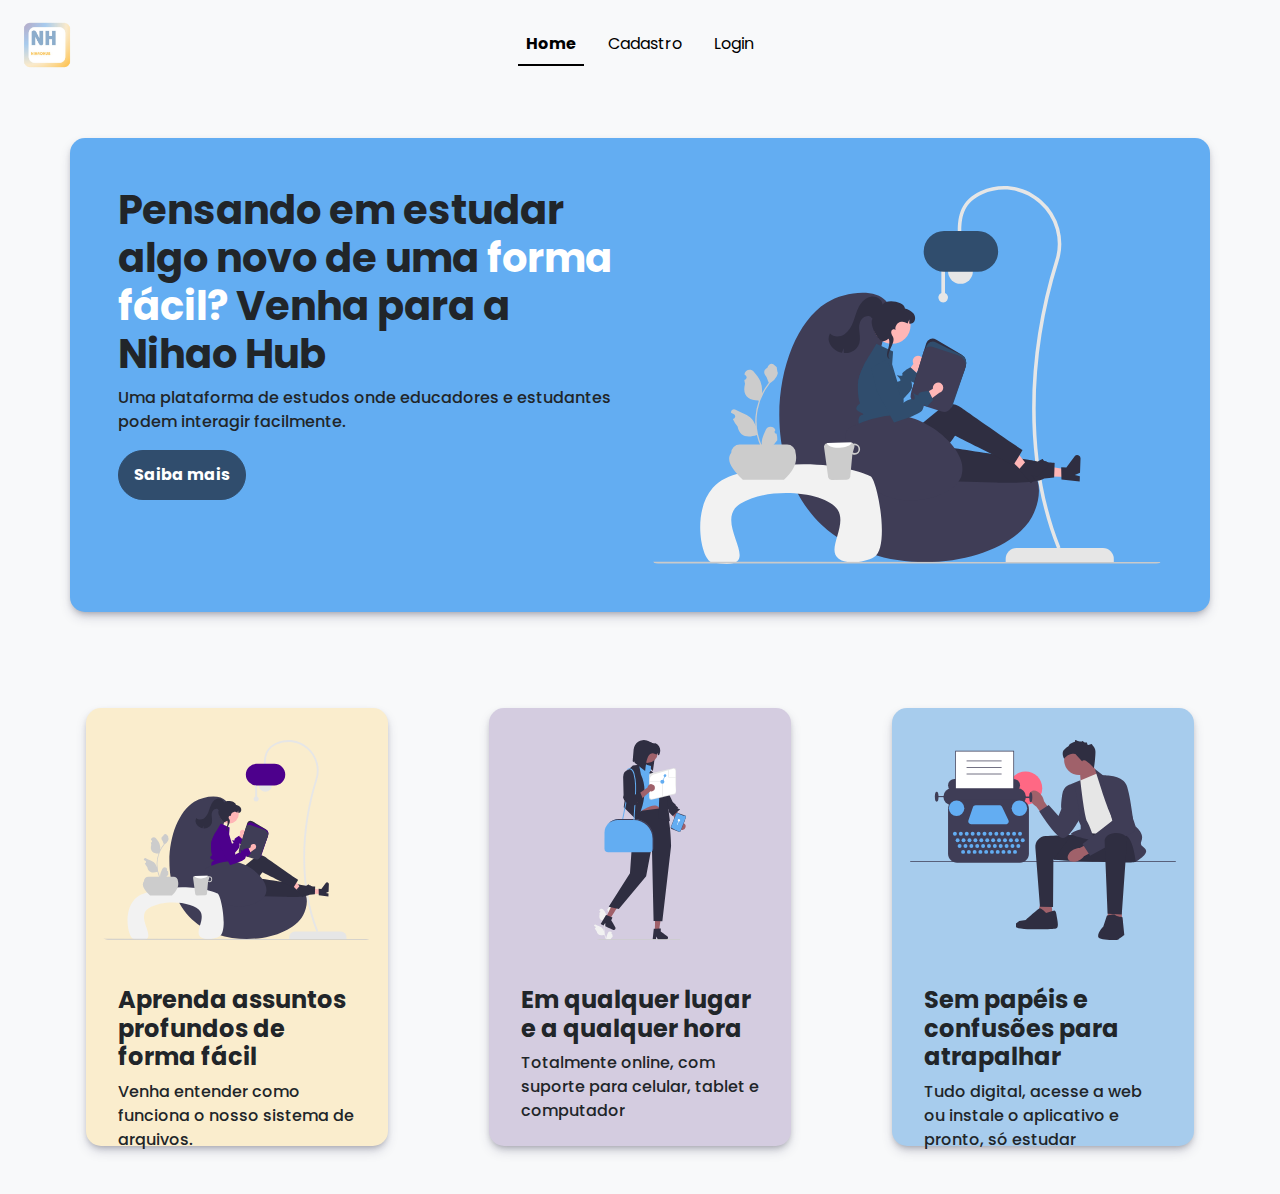
==== index.html @ 0cba8bff "atualização visual" ====
<!DOCTYPE html>
<html lang="pt-br">

<head>
    <meta charset="UTF-8" />
    <meta name="viewport" content="width=device-width, initial-scale=1.0" />
    <title>NihaoHub</title>
    <link rel="shortcut icon" href="/assets/android-chrome-512x512.png" type="image/x-icon">
    <script src="https://cdnjs.cloudflare.com/ajax/libs/jquery/3.7.1/jquery.min.js"
        integrity="sha512-v2CJ7UaYy4JwqLDIrZUI/4hqeoQieOmAZNXBeQyjo21dadnwR+8ZaIJVT8EE2iyI61OV8e6M8PP2/4hpQINQ/g=="
        crossorigin="anonymous" referrerpolicy="no-referrer"></script>
    <link href="https://cdn.jsdelivr.net/npm/bootstrap@5.3.3/dist/css/bootstrap.min.css" rel="stylesheet"
        integrity="sha384-QWTKZyjpPEjISv5WaRU9OFeRpok6YctnYmDr5pNlyT2bRjXh0JMhjY6hW+ALEwIH" crossorigin="anonymous">
    <script src="https://cdn.jsdelivr.net/npm/bootstrap@5.3.3/dist/js/bootstrap.bundle.min.js"
        integrity="sha384-YvpcrYf0tY3lHB60NNkmXc5s9fDVZLESaAA55NDzOxhy9GkcIdslK1eN7N6jIeHz" crossorigin="anonymous">
    </script>
    <link rel="preconnect" href="https://fonts.googleapis.com">
    <link rel="preconnect" href="https://fonts.gstatic.com" crossorigin>
    <link
        href="https://fonts.googleapis.com/css2?family=Poppins:ital,wght@0,100;0,200;0,300;0,400;0,500;0,600;0,700;0,800;0,900;1,100;1,200;1,300;1,400;1,500;1,600;1,700;1,800;1,900&display=swap"
        rel="stylesheet">
    <link rel="stylesheet" href="style.css">
    <style>
        /* Estilos personalizados */
        body {
            background-color: #f8f9fa;
            font-family: 'Poppins', sans-serif;
            /* Cor de fundo */
        }

        /* Adicionando estilos responsivos */
        @media (max-width: 576px) {
            .navbar {
                text-align: center;
                /* Centraliza o texto na navbar em telas pequenas */
            }

            .container {
                padding: 15px;
                /* Reduz o padding em telas pequenas */
            }

            .fs-1 {
                font-size: 1.5rem;
                /* Ajusta o tamanho da fonte para cabeçalho */
            }

            .fs-4 {
                font-size: 1.25rem;
                /* Ajusta o tamanho da fonte para os subtítulos */
            }
        }

        @media (min-width: 577px) {
            .fs-1 {
                font-size: 3rem;
                /* Tamanho maior para cabeçalho em telas maiores */
            }

            .fs-4 {
                font-size: 1.5rem;
                /* Tamanho maior para subtítulos em telas maiores */
            }
        }

        .imgPequena {
            max-height: 200px;
            /* Limita a altura das imagens */
            width: auto;
            /* Mantém a proporção da imagem */
        }
    </style>
</head>

<body>
    <nav class="navbar navbar-expand-lg">
        <div class="container-fluid">
            <img src="resource/images/logo.png" alt="" class="rounded navbar-brand" width="70px" style="position: absolute;">
            <div class="d-md-flex d-block w-100">
                <div class="collapse navbar-collapse mx-auto w-auto justify-content-center" id="navbarNavAltMarkup">
                    <div class="navbar-nav">
                        <ul class="navbar nav nav-underline justify-content-center p-3 d-flex" style="background-color: #f8f9fa;">
                            <li class="nav-item">
                                <a class="nav-link active" href="index.html">Home</a>
                            </li>
                            <li class="nav-item">
                                <a class="nav-link" href="cadastro.html">Cadastro</a>
                            </li>
                            <li class="nav-item">
                                <a class="nav-link" href="login.html">Login</a>
                            </li>
                        </ul>  
                    </div>
                </div>
            </div>
        </div>
    </nav>

    <div class="container mt-5 p-5" style="
    background-color: #63adf2;
    border-radius: 15px;
    box-shadow: rgba(50, 50, 93, 0.25) 0px 6px 12px -2px, rgba(0, 0, 0, 0.3) 0px 3px 7px -3px;">
        <div class="row">
            <div class="col-md-6">
                <h1 class="fs-1 fw-bold">Pensando em estudar algo novo de uma <a style="color: white;">forma
                        fácil?</a> Venha para a Nihao Hub</h1>
                <p class="fs-6">Uma plataforma de estudos onde educadores e estudantes podem interagir facilmente.</p>
                <button type="button" class="btn btn-danger rounded-pill"
                    style="background-color: #304D6D; border-color: #304D6D; padding: 12px; padding-left: 15px; padding-right: 15px;">Saiba mais</button>
            </div>
            <div class="col-md-6">
                <img src="./assets/principal1.4.svg" class="img-fluid rounded mx-auto d-block" alt="">
            </div>
        </div>
    </div>

    <div class="container-fluid mt-5 p-5">
        <div class="row d-flex justify-content-around">
            <div class="col-md-3 p-3"
                style="background-color: #FAEDCD; border-radius: 15px; box-shadow: rgba(50, 50, 93, 0.25) 0px 6px 12px -2px, rgba(0, 0, 0, 0.3) 0px 3px 7px -3px;">
                <div class="cImg mt-3">
                    <img src="./assets/bloco1.2.svg" class="imgPequena rounded mx-auto d-block" alt="">
                </div>
                <div class="textoBlocos p-3">
                    <h1 class="fs-4 fw-bold">Aprenda assuntos profundos de forma fácil</h1>
                    <p class="fs-6">Venha entender como funciona o nosso sistema de arquivos.</p>
                </div>
            </div>
            <div class="col-md-3 p-3"
                style="background-color: #D4CCE0; border-radius: 15px; box-shadow: rgba(50, 50, 93, 0.25) 0px 6px 12px -2px, rgba(0, 0, 0, 0.3) 0px 3px 7px -3px;">
                <div class="cImg mt-3">
                    <img src="./assets/bloco2.3.svg" class="imgPequena rounded mx-auto d-block" alt="">
                </div>
                <div class="textoBlocos p-3">
                    <h1 class="fs-4 fw-bold">Em qualquer lugar e a qualquer hora</h1>
                    <p class="fs-6">Totalmente online, com suporte para celular, tablet e computador</p>
                </div>
            </div>
            <div class="col-md-3 p-3"
                style="background-color: #A7CCED; border-radius: 15px; box-shadow: rgba(50, 50, 93, 0.25) 0px 6px 12px -2px, rgba(0, 0, 0, 0.3) 0px 3px 7px -3px;">
                <div class="cImg mt-3">
                    <img src="./assets/bloco3.3.svg" class="imgPequena rounded mx-auto d-block" alt="">
                </div>
                <div class="textoBlocos p-3">
                    <h1 class="fs-4 fw-bold">Sem papéis e confusões para atrapalhar</h1>
                    <p class="fs-6">Tudo digital, acesse a web ou instale o aplicativo e pronto, só estudar</p>
                </div>
            </div>
        </div>
    </div>

</body>

</html>
---- style.css ----
.nav-link {
    color: black !important;
}

.nav-link:hover {
    color: black !important;
}

.nav-underline .nav-link.active {
    color: black !important;
}

.imgPequena {
    width: 200px;
}

.cImg {
    width: auto;
    height: 230px;
}

.textoBlocos {
    height: 160px;
}

.container{
    padding: 30px; 
}

.container h1,
.container button,
.textoBlocos h1 {
    font-family: "Poppins", sans-serif;
    font-weight: 700;
    font-style: normal;
}

.container p,
.textoBlocos p,
.container h2,
.container h4,
.container label {
    font-family: "Poppins", sans-serif;
    font-weight: 500;
    font-style: normal;
}
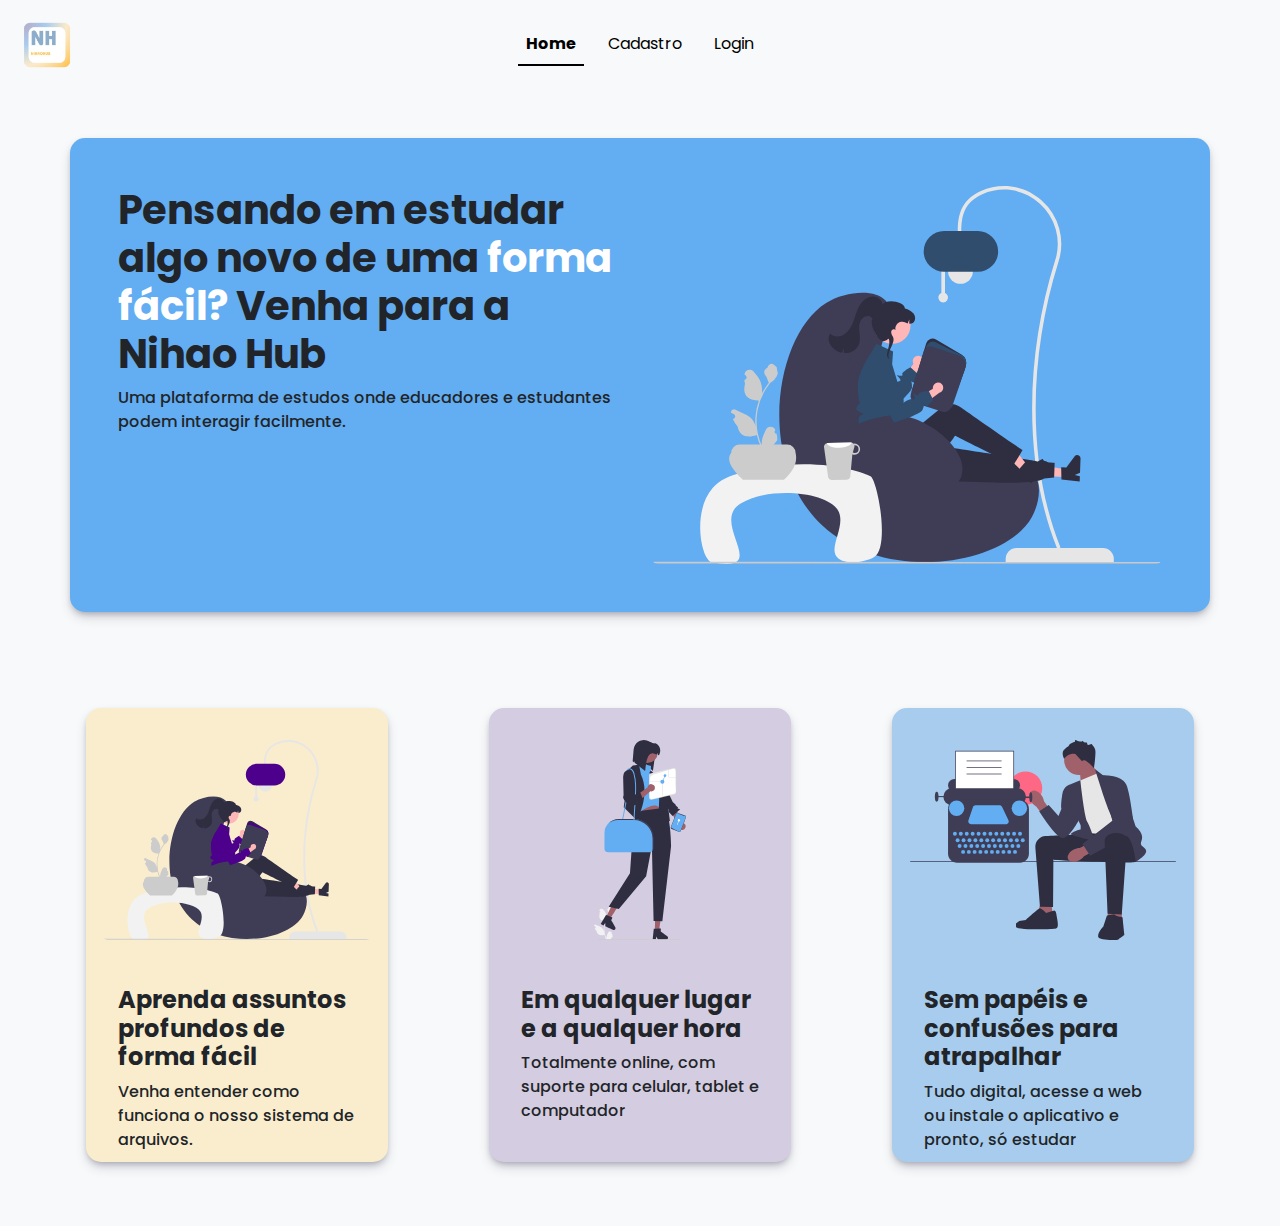
==== commit 53ee0aad: "atualizações visuais" ====
--- a/index.html
+++ b/index.html
@@ -105,8 +105,6 @@
                 <h1 class="fs-1 fw-bold">Pensando em estudar algo novo de uma <a style="color: white;">forma
                         fácil?</a> Venha para a Nihao Hub</h1>
                 <p class="fs-6">Uma plataforma de estudos onde educadores e estudantes podem interagir facilmente.</p>
-                <button type="button" class="btn btn-danger rounded-pill"
-                    style="background-color: #304D6D; border-color: #304D6D; padding: 12px; padding-left: 15px; padding-right: 15px;">Saiba mais</button>
             </div>
             <div class="col-md-6">
                 <img src="./assets/principal1.4.svg" class="img-fluid rounded mx-auto d-block" alt="">
@@ -116,32 +114,32 @@
 
     <div class="container-fluid mt-5 p-5">
         <div class="row d-flex justify-content-around">
-            <div class="col-md-3 p-3"
+            <div class="col-xl-3 mb-3 p-3"
                 style="background-color: #FAEDCD; border-radius: 15px; box-shadow: rgba(50, 50, 93, 0.25) 0px 6px 12px -2px, rgba(0, 0, 0, 0.3) 0px 3px 7px -3px;">
                 <div class="cImg mt-3">
                     <img src="./assets/bloco1.2.svg" class="imgPequena rounded mx-auto d-block" alt="">
                 </div>
-                <div class="textoBlocos p-3">
+                <div class="textoBlocos p-3 mb-3">
                     <h1 class="fs-4 fw-bold">Aprenda assuntos profundos de forma fácil</h1>
                     <p class="fs-6">Venha entender como funciona o nosso sistema de arquivos.</p>
                 </div>
             </div>
-            <div class="col-md-3 p-3"
+            <div class="col-xl-3 mb-3 p-3"
                 style="background-color: #D4CCE0; border-radius: 15px; box-shadow: rgba(50, 50, 93, 0.25) 0px 6px 12px -2px, rgba(0, 0, 0, 0.3) 0px 3px 7px -3px;">
                 <div class="cImg mt-3">
                     <img src="./assets/bloco2.3.svg" class="imgPequena rounded mx-auto d-block" alt="">
                 </div>
-                <div class="textoBlocos p-3">
+                <div class="textoBlocos p-3 mb-3">
                     <h1 class="fs-4 fw-bold">Em qualquer lugar e a qualquer hora</h1>
                     <p class="fs-6">Totalmente online, com suporte para celular, tablet e computador</p>
                 </div>
             </div>
-            <div class="col-md-3 p-3"
+            <div class="col-xl-3 mb-3 p-3"
                 style="background-color: #A7CCED; border-radius: 15px; box-shadow: rgba(50, 50, 93, 0.25) 0px 6px 12px -2px, rgba(0, 0, 0, 0.3) 0px 3px 7px -3px;">
                 <div class="cImg mt-3">
                     <img src="./assets/bloco3.3.svg" class="imgPequena rounded mx-auto d-block" alt="">
                 </div>
-                <div class="textoBlocos p-3">
+                <div class="textoBlocos p-3 mb-3">
                     <h1 class="fs-4 fw-bold">Sem papéis e confusões para atrapalhar</h1>
                     <p class="fs-6">Tudo digital, acesse a web ou instale o aplicativo e pronto, só estudar</p>
                 </div>
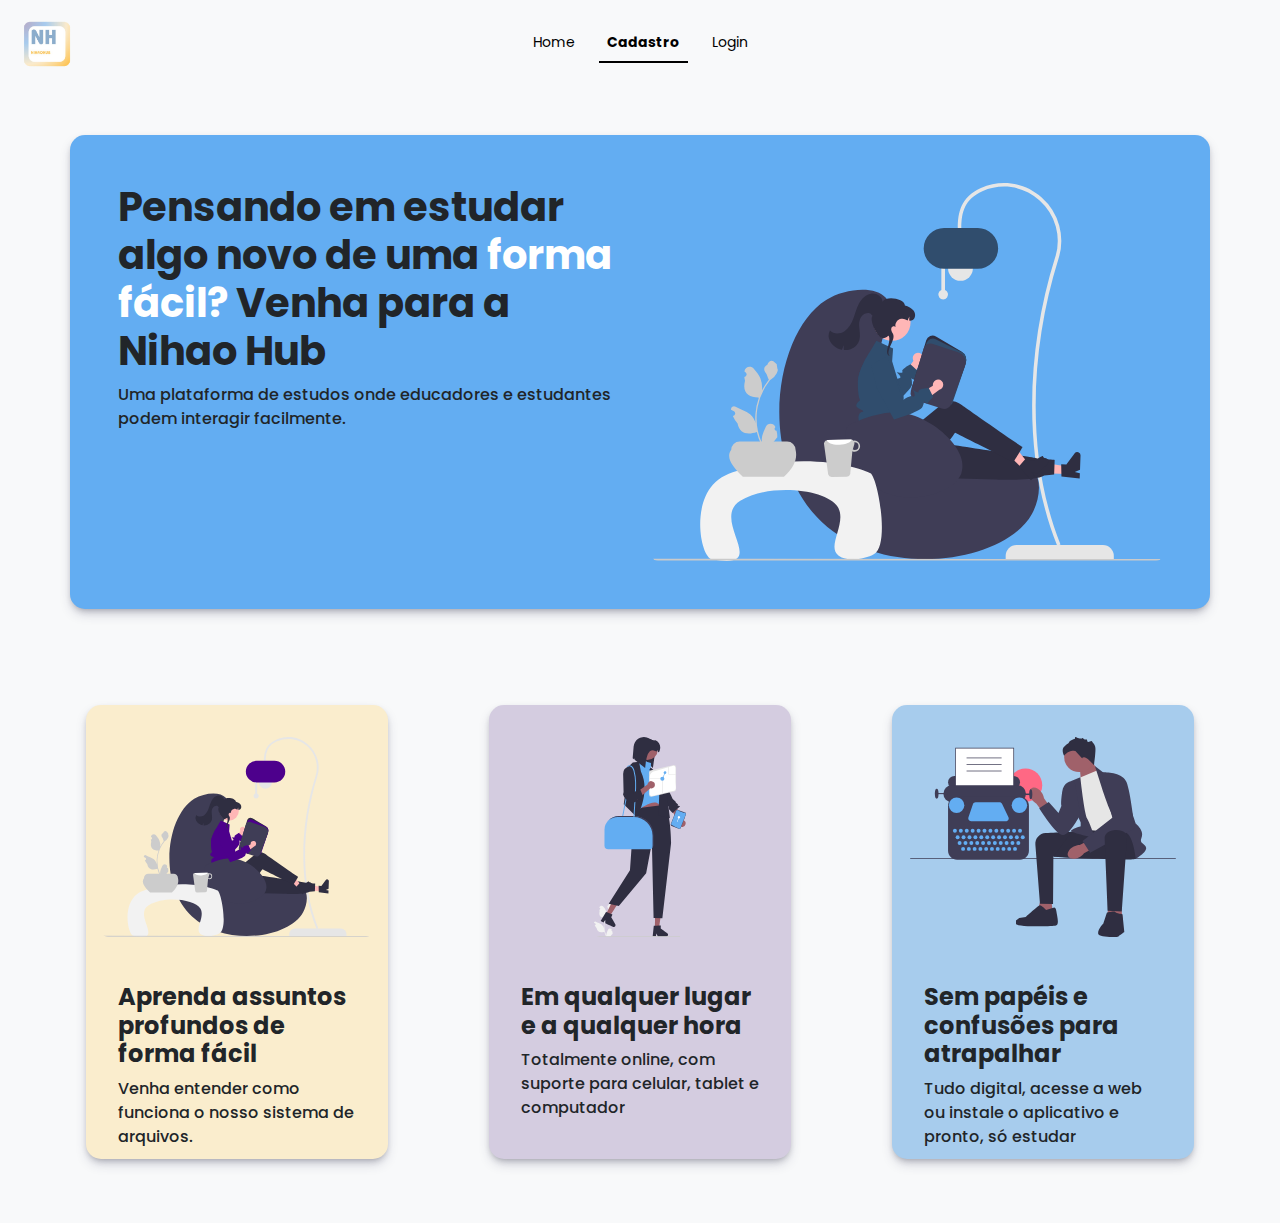
==== commit ffd383bd: "navbar para mobile" ====
--- a/index.html
+++ b/index.html
@@ -75,23 +75,24 @@
 <body>
     <nav class="navbar navbar-expand-lg">
         <div class="container-fluid">
-            <img src="resource/images/logo.png" alt="" class="rounded navbar-brand" width="70px" style="position: absolute;">
-            <div class="d-md-flex d-block w-100">
-                <div class="collapse navbar-collapse mx-auto w-auto justify-content-center" id="navbarNavAltMarkup">
-                    <div class="navbar-nav">
-                        <ul class="navbar nav nav-underline justify-content-center p-3 d-flex" style="background-color: #f8f9fa;">
-                            <li class="nav-item">
-                                <a class="nav-link active" href="index.html">Home</a>
-                            </li>
-                            <li class="nav-item">
-                                <a class="nav-link" href="cadastro.html">Cadastro</a>
-                            </li>
-                            <li class="nav-item">
-                                <a class="nav-link" href="login.html">Login</a>
-                            </li>
-                        </ul>  
-                    </div>
-                </div>
+            <img src="resource/images/logo.png" alt="" class="rounded navbar-brand position-absolute" width="70px">
+            <button class="navbar-toggler" type="button" data-bs-toggle="collapse" data-bs-target="#navbarNavAltMarkup"
+                aria-controls="navbarNavAltMarkup" aria-expanded="false" aria-label="Toggle navigation">
+                <span class="navbar-toggler-icon"></span>
+            </button>
+            <div class="collapse navbar-collapse mx-auto w-auto justify-content-center" id="navbarNavAltMarkup">
+                <ul class="navbar-nav nav-underline justify-content-center p-3 d-flex"
+                    style="background-color: #f8f9fa;">
+                    <li class="nav-item">
+                        <a class="nav-link" href="index.html">Home</a>
+                    </li>
+                    <li class="nav-item">
+                        <a class="nav-link active" href="cadastro.html">Cadastro</a>
+                    </li>
+                    <li class="nav-item">
+                        <a class="nav-link" href="login.html">Login</a>
+                    </li>
+                </ul>
             </div>
         </div>
     </nav>
--- a/style.css
+++ b/style.css
@@ -45,6 +45,21 @@
     font-style: normal;
 }
 
+p,
+li,
+label,
+input { 
+    font-size: 14px !important;
+}
 
+button {
+    font-family: "Poppins", sans-serif !important;
+    font-weight: 700 !important;
+    font-style: normal !important;
+}
 
-
+@media (max-width: 992px) {
+    .position-absolute {
+        position: relative !important;
+    }
+}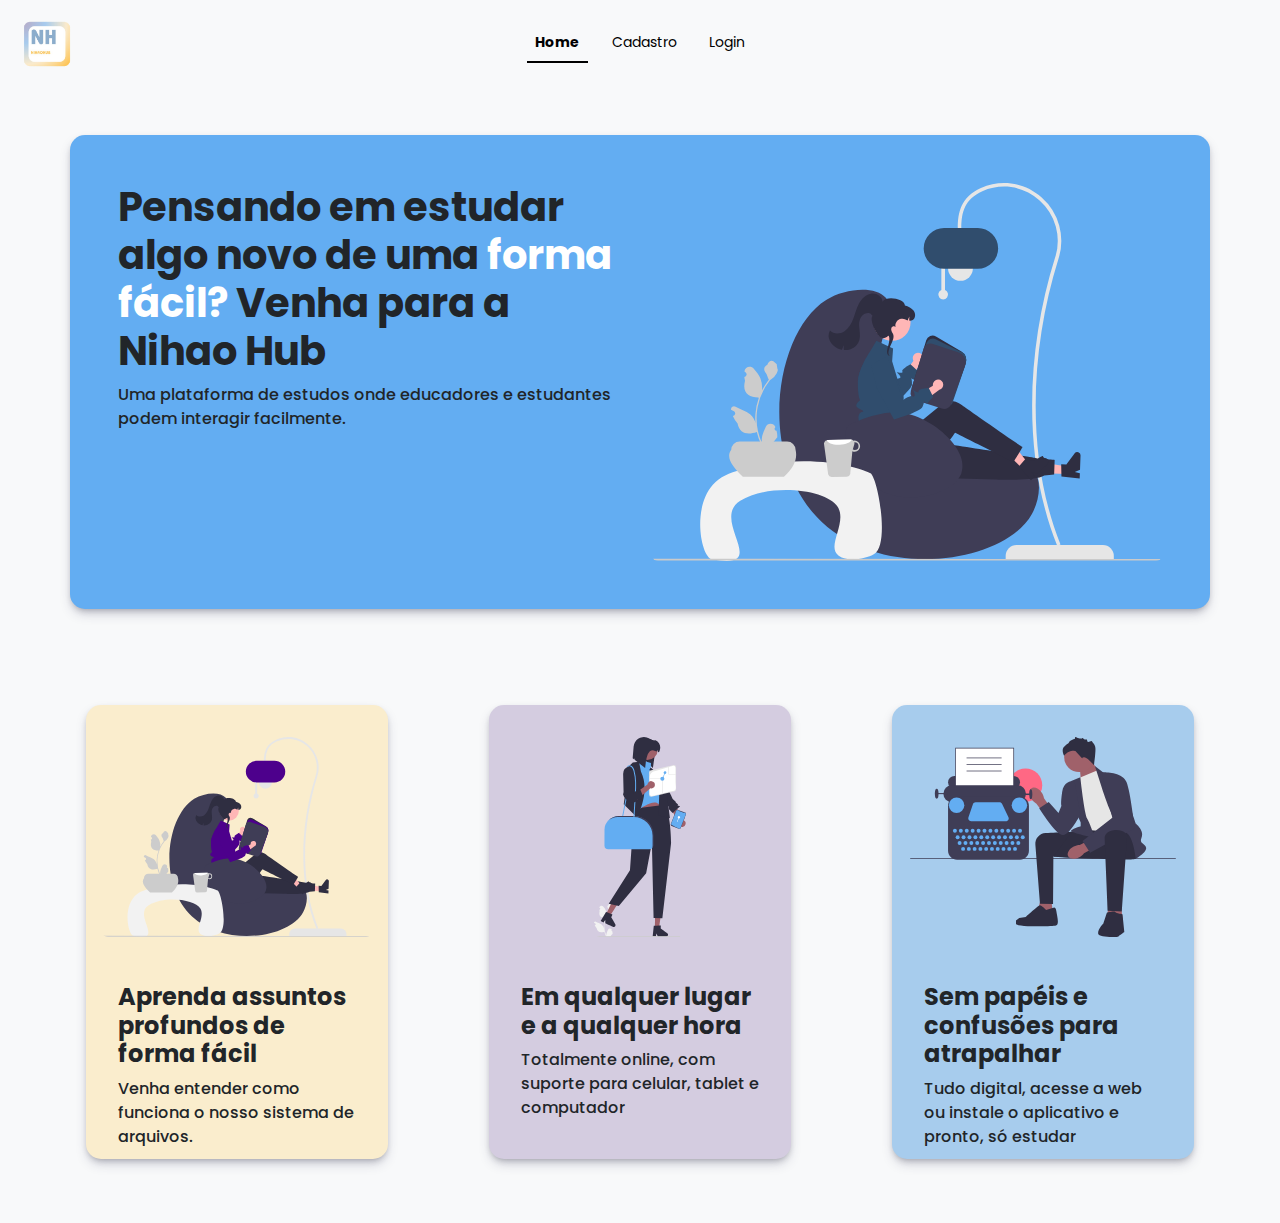
==== commit 163db401: "navbar para mobile v2" ====
--- a/index.html
+++ b/index.html
@@ -84,10 +84,10 @@
                 <ul class="navbar-nav nav-underline justify-content-center p-3 d-flex"
                     style="background-color: #f8f9fa;">
                     <li class="nav-item">
-                        <a class="nav-link" href="index.html">Home</a>
+                        <a class="nav-link active" href="index.html">Home</a>
                     </li>
                     <li class="nav-item">
-                        <a class="nav-link active" href="cadastro.html">Cadastro</a>
+                        <a class="nav-link" href="cadastro.html">Cadastro</a>
                     </li>
                     <li class="nav-item">
                         <a class="nav-link" href="login.html">Login</a>
